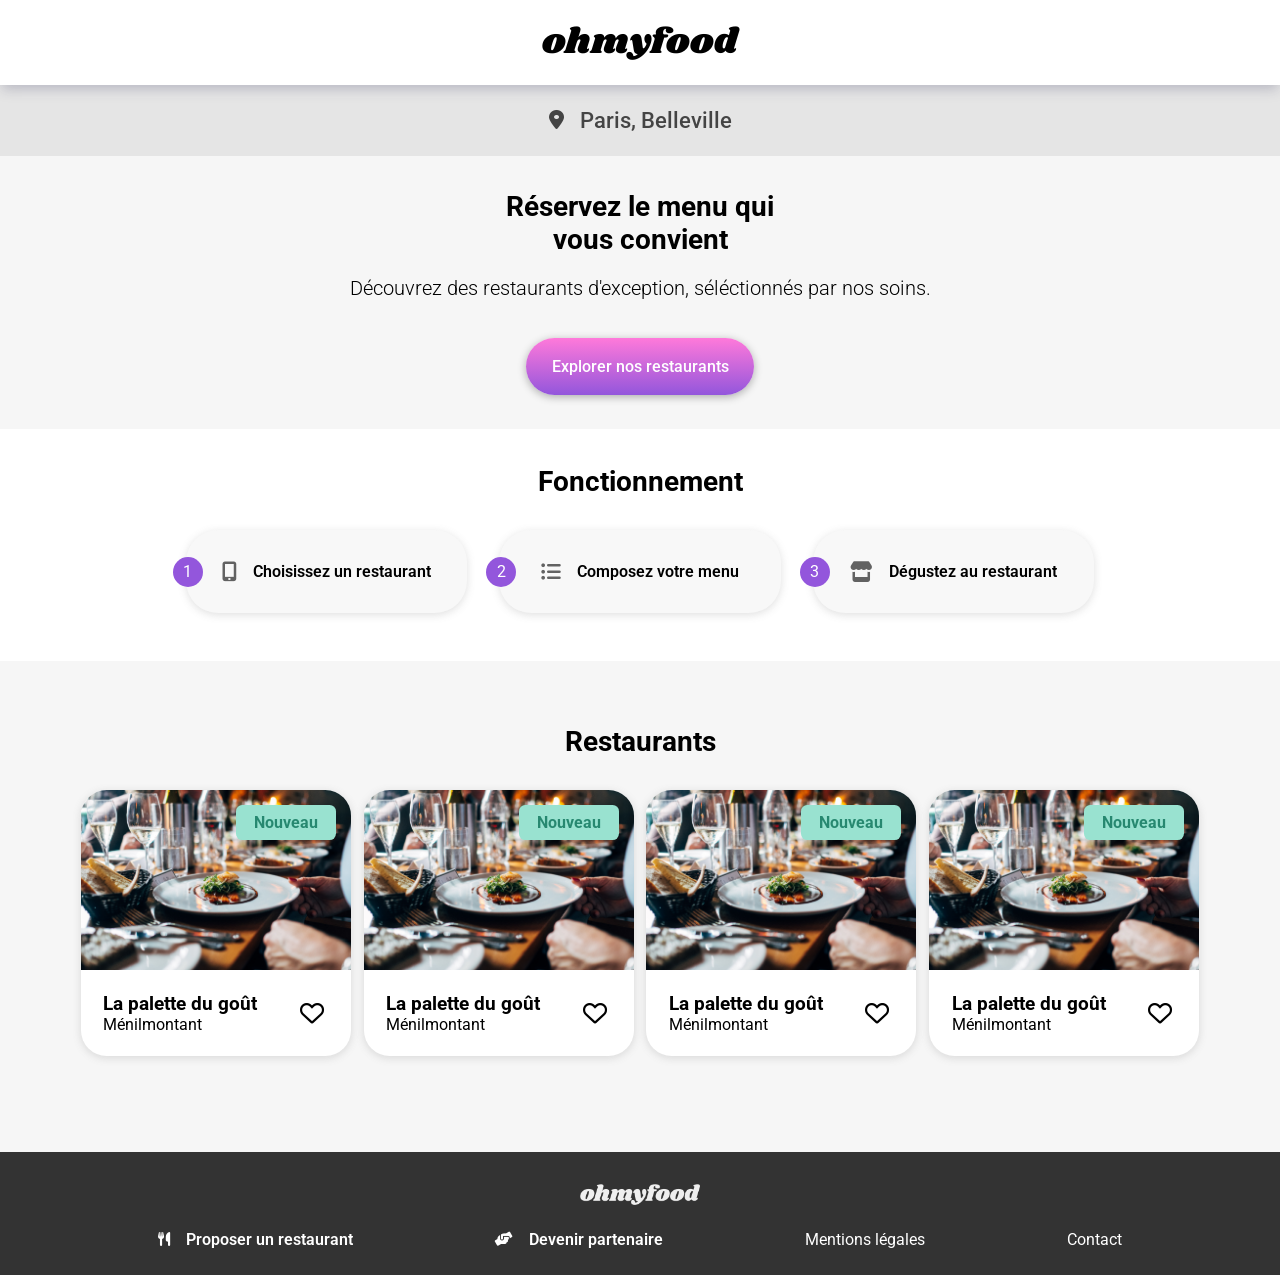
==== index.html @ c8b4db83 "fix : cartes restaurants" ====
<!DOCTYPE html>
<html lang="fr">

<head>
    <meta charset="UTF-8">
    <meta http-equiv="X-UA-Compatible" content="IE=edge">
    <meta name="viewport" content="width=device-width, initial-scale=1.0">
    <title>ohmyfood | Réservez le menu qui vous convient</title>
    <link rel="stylesheet" href="https://cdnjs.cloudflare.com/ajax/libs/font-awesome/6.0.0/css/all.min.css"
        integrity="sha512-9usAa10IRO0HhonpyAIVpjrylPvoDwiPUiKdWk5t3PyolY1cOd4DSE0Ga+ri4AuTroPR5aQvXU9xC6qOPnzFeg=="
        crossorigin="anonymous" referrerpolicy="no-referrer" />
    <link rel="stylesheet" href="public/css/style.css">
</head>

<body>

    <!-- <div class="loader">
        <div class="loader__item"></div>
    </div> -->

    <!-- Header -->
    <header>
        <div class="header">
            <a href="index.html">
                <h1 class="header__title">ohmyfood</h1>
            </a>
        </div>
    </header>

    <!-- Main content -->
    <main>
        <!-- Location -->
        <div class="location">
            <div class="location__icon">
                <i class="fas fa-location-dot fa-lg"></i>
            </div>
            <div class="location__city">
                <p>Paris, Belleville</p>
            </div>
        </div>

        <!-- Hero -->
        <section class="hero">
            <div class="hero__box">
                <h2 class="hero__title">Réservez le menu qui vous convient</h2>
                <p class="hero__text">Découvrez des restaurants d'exception, séléctionnés par nos soins.</p>
            </div>
            <a href="#resto">
                <div class="btn">
                    Explorer nos restaurants
                </div>
            </a>
        </section>

        <!-- Process -->
        <section class="guides">
            <h2>Fonctionnement</h2>
            <div class="guides__box">
                <div class="guides__item">
                    <div class="guides__item__circle">1</div>
                    <div class="guides__item__icon">
                        <i class="fas fa-mobile-screen-button fa-lg"></i>
                    </div>
                    <div class="guides__item__txt">Choisissez un restaurant</div>
                </div>
                <div class="guides__item">
                    <div class="guides__item__circle">2</div>
                    <div class="guides__item__icon">
                        <i class="fas fa-list-ul fa-lg"></i>
                    </div>
                    <div class="guides__item__txt">Composez votre menu</div>
                </div>
                <div class="guides__item">
                    <div class="guides__item__circle">3</div>
                    <div class="guides__item__icon">
                        <i class="fas fa-store fa-lg"></i>
                    </div>
                    <div class="guides__item__txt">Dégustez au restaurant</div>
                </div>
            </div>
        </section>

        <!-- Restaurants -->
        <section id="resto" class="resto">
            <h2>Restaurants</h2>
            <div class="resto__container">
                <a href="palette_du_gout.html">
                    <div class="resto__card resto__new">
                        <div class="resto__card__head">
                            <img src="public/assets/images/restaurants/la-palette-du-gout.jpg" alt="">
                        </div>
                        <div class="resto__card__body">
                            <div class="resto__card__desc">
                                <h3>La palette du goût</h3>
                                <p>Ménilmontant</p>
                            </div>
                            <i class="far fa-heart fa-xl"></i>
                        </div>
                    </div>
                </a>
                <a href="palette_du_gout.html">
                    <div class="resto__card resto__new">
                        <div class="resto__card__head">
                            <img src="public/assets/images/restaurants/la-palette-du-gout.jpg" alt="">
                        </div>
                        <div class="resto__card__body">
                            <div class="resto__card__desc">
                                <h3>La palette du goût</h3>
                                <p>Ménilmontant</p>
                            </div>
                            <i class="far fa-heart fa-xl"></i>
                        </div>
                    </div>
                </a>
                <a href="palette_du_gout.html">
                    <div class="resto__card resto__new">
                        <div class="resto__card__head">
                            <img src="public/assets/images/restaurants/la-palette-du-gout.jpg" alt="">
                        </div>
                        <div class="resto__card__body">
                            <div class="resto__card__desc">
                                <h3>La palette du goût</h3>
                                <p>Ménilmontant</p>
                            </div>
                            <i class="far fa-heart fa-xl"></i>
                        </div>
                    </div>
                </a>
                <a href="palette_du_gout.html">
                    <div class="resto__card resto__new">
                        <div class="resto__card__head">
                            <img src="public/assets/images/restaurants/la-palette-du-gout.jpg" alt="">
                        </div>
                        <div class="resto__card__body">
                            <div class="resto__card__desc">
                                <h3>La palette du goût</h3>
                                <p>Ménilmontant</p>
                            </div>
                            <i class="far fa-heart fa-xl"></i>
                        </div>
                    </div>
                </a>
            </div>
        </section>
    </main>

    <!-- Footer -->
    <footer class="footer">
        <div class="img__container">
            <img src="public/assets/images/logo/ohmyfood.png" alt="" class="footer__img">
        </div>
        <div class="footer__container">
            <div class="footer__row">
                <a class="icon-link" href="#">
                    <i class="fas fa-utensils fa-sm"></i>
                    <span class="accent-link">Proposer un restaurant</span>
                </a>
            </div>
            <div class="footer__row">
                <a class="icon-link" href=""><i class="fas fa-handshake-angle fa-sm"></i>
                    <span class="accent-link">Devenir partenaire</span>
                </a>
            </div>
            <div class="footer__row">
                <a href="#">
                    <span>Mentions légales</span>
                </a>
            </div>
            <div class="footer__row">
                <a href="mailto:alexperrier.pro@gmail.com">
                    <span>Contact</span>
                </a>
            </div>
        </div>
    </footer>
</body>

</html>
---- public/css/style.css ----
@import url("https://fonts.googleapis.com/css2?family=Roboto:wght@300;400;500;700&family=Shrikhand&display=swap");
*,
*::before,
*::after {
  box-sizing: border-box;
  scroll-behavior: smooth;
}

body,
section,
main {
  font-family: "Roboto", sans-serif;
  margin: 0;
}

h1,
h2,
h3 {
  margin: 0;
}

a {
  text-decoration: none;
  color: inherit;
}

.btn {
  padding: 1.2rem 1.6rem;
  border-radius: 3rem;
  opacity: 1;
  background: linear-gradient(180deg, #FF79DA 0%, #9356DC 100%);
  color: #fff;
  font-weight: 500;
  box-shadow: rgba(0, 0, 0, 0.3) 0px 2px 8px 0px;
}
.btn:hover {
  cursor: pointer;
  opacity: 0.8;
  transition: 0.3s;
  box-shadow: rgba(0, 0, 0, 0.8) 0px 2px 8px 0px;
}

.header {
  display: flex;
  justify-content: center;
  align-items: center;
  padding: 1rem;
  z-index: 10;
  position: relative;
  box-shadow: rgba(50, 50, 93, 0.25) 0px 6px 12px -2px;
}
.header__title {
  font-family: "Shrikhand", cursive;
  font-weight: 500;
  font-size: 2.25rem;
}
.header__icon {
  position: absolute;
  top: 50%;
  left: 2rem;
}

.footer {
  background: rgba(0, 0, 0, 0.8);
  padding: 1rem;
  color: #fff;
}
.footer__img {
  filter: contrast(1) invert(1);
  width: 120px;
  margin: 1rem 0;
}
.footer__row {
  padding: 0.6rem 0;
}
.footer .icon-link {
  display: flex;
  align-items: center;
  gap: 1rem;
}
.footer .accent-link {
  font-weight: 600;
}

@media (min-width: 769px) {
  .footer__container {
    display: flex;
    justify-content: space-evenly;
  }

  .img__container {
    display: flex;
    justify-content: center;
    align-items: center;
  }
}
.location {
  display: flex;
  justify-content: center;
  align-items: center;
  gap: 1rem;
  background-color: rgba(0, 0, 0, 0.1);
  color: rgba(0, 0, 0, 0.7);
}
.location__city {
  font-weight: 500;
  font-size: 1.4rem;
}

.hero {
  display: flex;
  flex-direction: column;
  align-items: center;
  padding: 2.125rem;
  background-color: #f6f6f6;
  text-align: center;
}
.hero__box {
  display: flex;
  justify-content: center;
  align-items: center;
  flex-direction: column;
  margin-bottom: 1.125rem;
}
.hero__title {
  max-width: 300px;
  font-size: 1.75rem;
}
.hero__text {
  font-size: 1.25rem;
  font-weight: 300;
}

.guides {
  margin-top: 1.25rem;
  padding: 1rem;
}
.guides h2 {
  font-size: 1.75rem;
  margin-bottom: 2rem;
}
.guides__box {
  display: flex;
  flex-direction: column;
  gap: 1.5rem;
  margin-inline: 0.6rem;
}
.guides__item {
  display: flex;
  align-items: center;
  gap: 1rem;
  flex: 1;
  padding: 2rem 0;
  position: relative;
  border-radius: 2rem;
  background-color: rgba(189, 187, 187, 0.1);
  box-shadow: rgba(99, 99, 99, 0.2) 0px 2px 8px 0px;
}
.guides__item:hover {
  background-color: rgba(147, 86, 220, 0.1);
  cursor: pointer;
  transition: 0.4s;
  box-shadow: rgba(0, 0, 0, 0.8) 0px 2px 8px 0px;
}
.guides__item__circle {
  position: absolute;
  top: 50%;
  left: -13px;
  width: 30px;
  height: 30px;
  display: flex;
  justify-content: center;
  align-items: center;
  transform: translateY(-50%);
  background-color: #9356DC;
  color: white;
  padding: 0.6rem;
  border-radius: 50%;
  font-size: 1rem;
}
.guides__item__icon {
  opacity: 0.6;
  margin-left: 2.25rem;
}
.guides__item__icon:hover {
  opacity: 1;
  color: #9356DC;
}
.guides__item__txt {
  font-weight: 600;
}

.resto {
  margin-top: 2rem;
  padding: 4rem 1rem 2rem 1rem;
  background-color: #f6f6f6;
}
.resto h2 {
  font-size: 1.75rem;
  margin-bottom: 1rem;
}
.resto__container {
  display: flex;
  flex-direction: column;
  flex-wrap: wrap;
  gap: 0.8rem;
  margin-bottom: 4rem;
}
.resto__card {
  background-color: #fff;
  border-radius: 1.6rem;
  position: relative;
  box-shadow: rgba(99, 99, 99, 0.2) 0px 2px 8px 0px;
}
.resto__card:hover {
  cursor: pointer;
  opacity: 0.8;
  transition: 0.3s;
  box-shadow: rgba(0, 0, 0, 0.8) 0px 2px 8px 0px;
}
.resto__card__head {
  height: 180px;
}
.resto__card__head img {
  width: 100%;
  height: 100%;
  object-fit: cover;
  border-radius: 1.6rem 1.6rem 0 0;
}
.resto__card__body {
  position: relative;
  padding: 0 1.4rem;
}
.resto__card__body .far {
  position: absolute;
  top: 50%;
  transform: translate(-50%);
  right: 15px;
}
.resto__card__desc {
  padding: 1.4rem 0;
}
.resto__card__desc p {
  margin: 0;
}
.resto__new::before {
  content: "Nouveau";
  position: absolute;
  top: 15px;
  right: 15px;
  width: 100px;
  padding: 0.5rem;
  text-align: center;
  font-weight: bold;
  border-radius: 0.4rem;
  background-color: #99E2D0;
  color: #278870;
}

@media (min-width: 900px) {
  .guides__box {
    flex-direction: row;
    flex-wrap: wrap;
  }
}
@media (min-width: 1024px) {
  .guides__item {
    justify-content: center;
  }

  .guides__item__icon {
    margin: 0;
  }
}
@media (min-width: 1200px) {
  .guides__box {
    gap: 2rem;
    padding: 0 10rem;
  }
}
@media (min-width: 769px) {
  .resto__container {
    flex-direction: row;
    justify-content: center;
  }
}
@media (min-width: 768px) {
  .guides h2,
.resto h2 {
    display: flex;
    justify-content: center;
    align-items: center;
  }

  .resto h2 {
    margin-bottom: 2rem;
  }
}
.loader {
  height: 100vh;
  position: fixed;
  left: 0;
  right: 0;
  top: 0;
  bottom: 0;
  background: #000;
  z-index: 100;
  margin: auto;
  visibility: hidden;
  animation: loader 3s;
  display: flex;
  justify-content: center;
  align-items: center;
}
.loader__item {
  width: 100px;
  height: 100px;
  border-radius: 50%;
  border-top: 10px solid #9356DC;
  border-bottom: 10px solid #FF79DA;
  animation: spinning-item 3s ease-in-out;
}

@keyframes loader {
  0% {
    visibility: visible;
    opacity: 0.9;
  }
  70% {
    opacity: 0.9;
  }
  100% {
    opacity: 0;
    visibility: hidden;
  }
}
@keyframes spinning-item {
  0% {
    opacity: 1;
    visibility: visible;
  }
  70% {
    opacity: 1;
  }
  100% {
    transform: rotate(360deg);
    opacity: 0;
    visibility: hidden;
  }
}
.background {
  height: 350px;
}
.background__img {
  width: 100%;
  height: 100%;
  object-fit: cover;
}

.palette {
  max-width: 1440px;
  margin: 0 auto;
  position: relative;
  margin-top: -80px;
  background-color: #f6f6f6;
  border-radius: 3rem 3rem 0 0;
}
.palette__wrapper {
  padding: 2rem 1rem;
}
.palette__title {
  font-family: "Shrikhand";
  font-weight: 400;
  font-size: 1.6rem;
}
.palette__header {
  display: flex;
  align-items: center;
  justify-content: space-between;
}

.menus-flex {
  display: flex;
  flex-direction: column;
}

.dishes {
  display: flex;
  flex-direction: column;
  gap: 1rem;
  margin-top: 2rem;
}
.dishes__title {
  position: relative;
  text-transform: uppercase;
  font-weight: 400;
  margin-top: 1.6rem;
}
.dishes__title::after {
  content: "";
  position: absolute;
  width: 65px;
  height: 4px;
  top: 28px;
  left: 1px;
  background: #99E2D0;
}
.dishes__menu {
  background-color: #fff;
  border-radius: 1rem;
  padding: 0 1rem;
  display: flex;
  align-items: center;
  justify-content: space-between;
  position: relative;
  box-shadow: rgba(99, 99, 99, 0.2) 0px 2px 8px 0px;
  animation: showing-menus 1s both;
}
.dishes__menu:hover > .dishes__menu__checkbox {
  animation: slide-left 0.4s;
  transform-origin: right;
  display: flex;
  justify-content: center;
  align-items: center;
}
.dishes__menu:hover > .dishes__menu__checkbox i {
  animation: icon-rotation 0.5s;
}
.dishes__menu:hover > .dishes__menu__price {
  margin-right: 5rem;
  transition: 0.2s ease-in-out;
}
.dishes__menu .dishes__menu__desc {
  white-space: nowrap;
  overflow: hidden;
  text-overflow: ellipsis;
}
.dishes__menu__desc > * {
  margin: 0;
}
.dishes__menu__desc p {
  margin-top: 0.2rem;
}
.dishes__menu__desc, .dishes__menu__price {
  padding: 1rem 0;
}
.dishes__menu__price {
  align-self: flex-end;
}
.dishes__menu__checkbox {
  background-color: #99E2D0;
  border-radius: 0 1rem 1rem 0;
  position: absolute;
  display: none;
  height: 100%;
  padding: 0 1rem;
  right: 0;
}
.dishes__menu__checkbox i {
  color: #fff;
  font-size: 2rem;
}

.order-btn {
  display: flex;
  justify-content: center;
  align-items: center;
  margin-top: 2rem;
}

.order-btn .btn {
  padding: 1.2rem 3rem;
}

@keyframes showing-menus {
  0% {
    opacity: 0;
    transform: translateY(0);
  }
  100% {
    opacity: 1;
    transform: translateY(-0.3rem);
  }
}
#menu-1 {
  animation-delay: 0.1s;
}

#menu-2 {
  animation-delay: 0.2s;
}

#menu-3 {
  animation-delay: 0.3s;
}

#menu-4 {
  animation-delay: 0.4s;
}

#menu-5 {
  animation-delay: 0.5s;
}

#menu-6 {
  animation-delay: 0.6s;
}

#menu-7 {
  animation-delay: 0.7s;
}

#menu-8 {
  animation-delay: 0.8s;
}

#menu-9 {
  animation-delay: 0.9s;
}

@keyframes slide-left {
  0% {
    transform: scaleX(0);
  }
  100% {
    transform: scaleX(-50px);
  }
}
@keyframes icon-rotation {
  0% {
    transform: rotate(0);
  }
  100% {
    transform: rotate(360deg);
  }
}
@media (min-width: 1200px) {
  .menus-flex {
    flex-direction: row;
    justify-content: center;
    gap: 2rem;
  }

  .starter, .dish, .desserts {
    flex: 1;
  }
}

/*# sourceMappingURL=style.css.map */
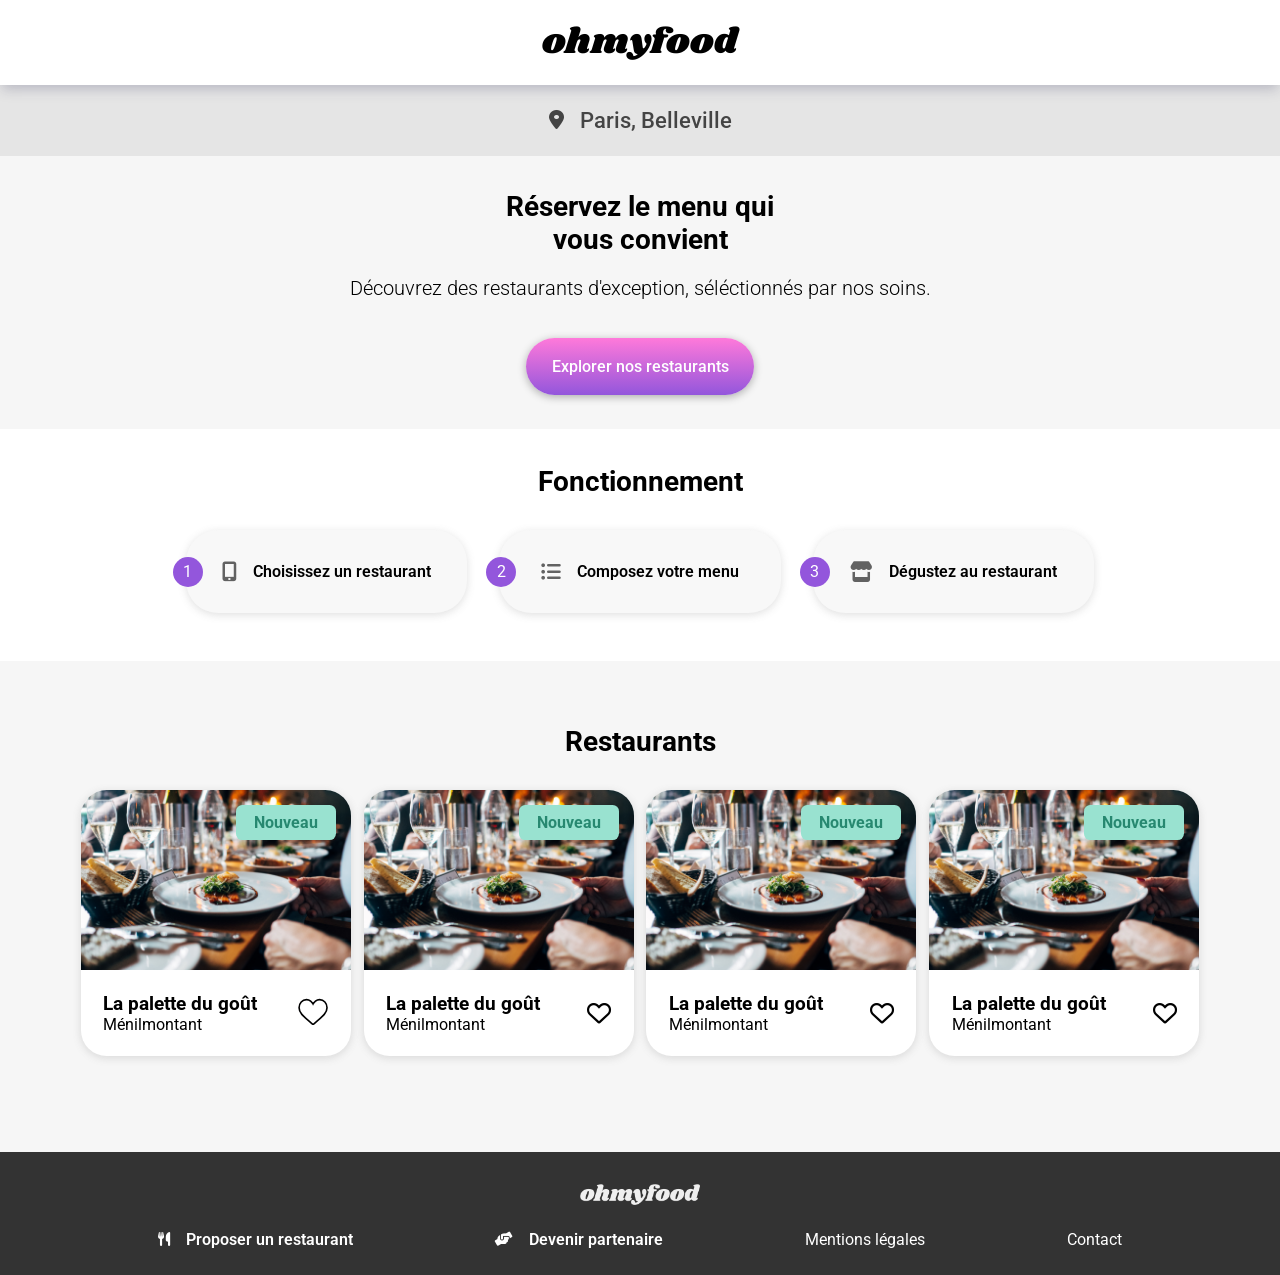
==== commit b835149f: "Ajout du coeur en SVG + animation" ====
--- a/index.html
+++ b/index.html
@@ -94,7 +94,35 @@
                                 <h3>La palette du goût</h3>
                                 <p>Ménilmontant</p>
                             </div>
-                            <i class="far fa-heart fa-xl"></i>
+                            <div class="resto__card__heart">
+                                <svg class="heart heart-full" viewBox="-20 0 550 550" xml:space="preserve">
+                                    <path d="M376,30c-27.783,0-53.255,8.804-75.707,26.168c-21.525,16.647-35.856,37.85-44.293,53.268
+                                           c-8.437-15.419-22.768-36.621-44.293-53.268C189.255,38.804,163.783,30,136,30C58.468,30,0,93.417,0,177.514
+                                           c0,90.854,72.943,153.015,183.369,247.118c18.752,15.981,40.007,34.095,62.099,53.414C248.38,480.596,252.12,482,256,482
+                                           s7.62-1.404,10.532-3.953c22.094-19.322,43.348-37.435,62.111-53.425C439.057,330.529,512,268.368,512,177.514
+                                           C512,93.417,453.532,30,376,30z"></path>
+                                    <defs>
+                                        <linearGradient id="gradient">
+                                            <stop offset="0%" stop-color="#9356DC"></stop>
+                                            <stop offset="100%" stop-color="#FF79DA"></stop>
+                                        </linearGradient>
+                                    </defs>
+                                </svg>
+
+                                <svg class="heart heart-empty" viewBox="-20 0 550 550" xml:space="preserve">
+                                    <path d="M376,30c-27.783,0-53.255,8.804-75.707,26.168c-21.525,16.647-35.856,37.85-44.293,53.268
+                                           c-8.437-15.419-22.768-36.621-44.293-53.268C189.255,38.804,163.783,30,136,30C58.468,30,0,93.417,0,177.514
+                                           c0,90.854,72.943,153.015,183.369,247.118c18.752,15.981,40.007,34.095,62.099,53.414C248.38,480.596,252.12,482,256,482
+                                           s7.62-1.404,10.532-3.953c22.094-19.322,43.348-37.435,62.111-53.425C439.057,330.529,512,268.368,512,177.514
+                                           C512,93.417,453.532,30,376,30z"></path>
+                                    <defs>
+                                        <linearGradient>
+                                            <stop offset="0%" stop-color="#9356DC"></stop>
+                                            <stop offset="100%" stop-color="#FF79DA"></stop>
+                                        </linearGradient>
+                                    </defs>
+                                </svg>
+                            </div>
                         </div>
                     </div>
                 </a>
--- a/public/css/style.css
+++ b/public/css/style.css
@@ -197,7 +197,7 @@
 }
 .resto h2 {
   font-size: 1.75rem;
-  margin-bottom: 1rem;
+  margin-bottom: 2rem;
 }
 .resto__container {
   display: flex;
@@ -230,18 +230,41 @@
 .resto__card__body {
   position: relative;
   padding: 0 1.4rem;
-}
-.resto__card__body .far {
-  position: absolute;
-  top: 50%;
-  transform: translate(-50%);
-  right: 15px;
+  display: flex;
+  align-items: center;
+  justify-content: space-between;
 }
 .resto__card__desc {
   padding: 1.4rem 0;
 }
 .resto__card__desc p {
   margin: 0;
+}
+.resto__card__heart {
+  display: flex;
+  justify-content: center;
+  align-items: center;
+  width: 30px;
+}
+.resto__card__heart .heart {
+  cursor: pointer;
+  fill: #fff;
+  stroke: #000;
+  stroke-width: 30;
+}
+.resto__card__heart .heart-full {
+  width: 30px;
+  position: absolute;
+  fill: url(#gradient);
+  stroke: none;
+}
+.resto__card__heart .heart-empty {
+  width: 30px;
+  position: relative;
+}
+.resto__card__heart .heart-empty:hover {
+  opacity: 0;
+  transition: 0.5s;
 }
 .resto__new::before {
   content: "Nouveau";
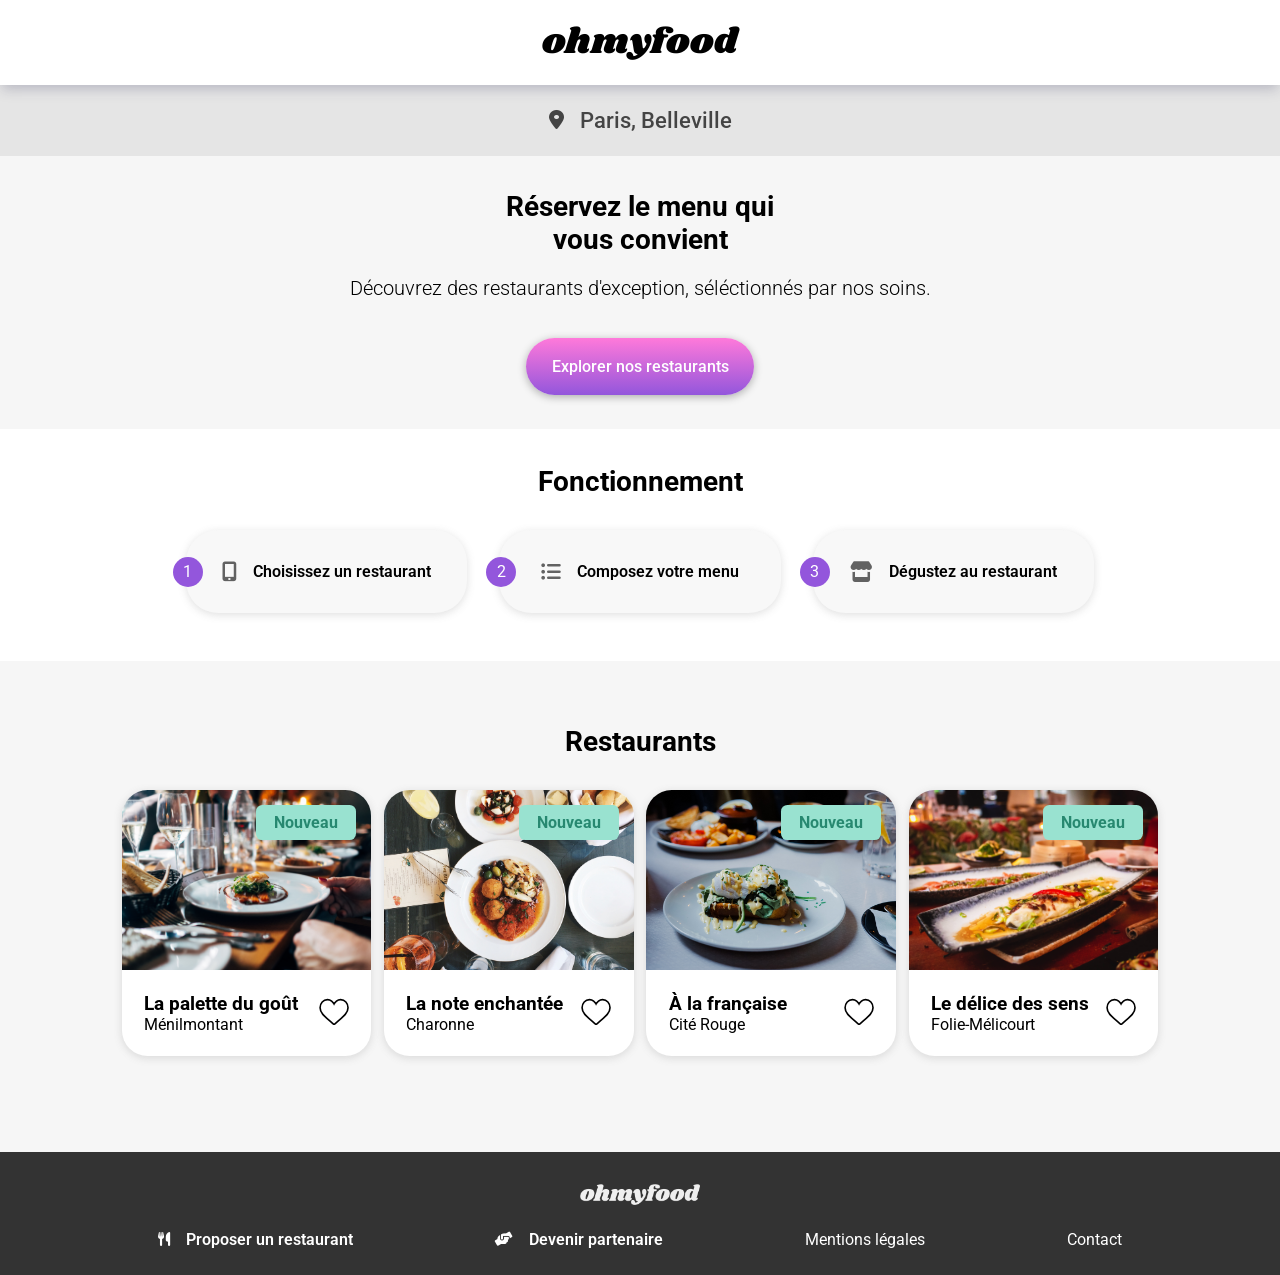
==== commit 15362a5e: "Correction du responsive des cartes" ====
--- a/index.html
+++ b/index.html
@@ -84,7 +84,7 @@
         <section id="resto" class="resto">
             <h2>Restaurants</h2>
             <div class="resto__container">
-                <a href="palette_du_gout.html">
+                <a class="resto__link" href="palette_du_gout.html">
                     <div class="resto__card resto__new">
                         <div class="resto__card__head">
                             <img src="public/assets/images/restaurants/la-palette-du-gout.jpg" alt="">
@@ -126,45 +126,129 @@
                         </div>
                     </div>
                 </a>
-                <a href="palette_du_gout.html">
-                    <div class="resto__card resto__new">
-                        <div class="resto__card__head">
-                            <img src="public/assets/images/restaurants/la-palette-du-gout.jpg" alt="">
-                        </div>
-                        <div class="resto__card__body">
-                            <div class="resto__card__desc">
-                                <h3>La palette du goût</h3>
-                                <p>Ménilmontant</p>
-                            </div>
-                            <i class="far fa-heart fa-xl"></i>
-                        </div>
-                    </div>
-                </a>
-                <a href="palette_du_gout.html">
-                    <div class="resto__card resto__new">
-                        <div class="resto__card__head">
-                            <img src="public/assets/images/restaurants/la-palette-du-gout.jpg" alt="">
-                        </div>
-                        <div class="resto__card__body">
-                            <div class="resto__card__desc">
-                                <h3>La palette du goût</h3>
-                                <p>Ménilmontant</p>
-                            </div>
-                            <i class="far fa-heart fa-xl"></i>
-                        </div>
-                    </div>
-                </a>
-                <a href="palette_du_gout.html">
-                    <div class="resto__card resto__new">
-                        <div class="resto__card__head">
-                            <img src="public/assets/images/restaurants/la-palette-du-gout.jpg" alt="">
-                        </div>
-                        <div class="resto__card__body">
-                            <div class="resto__card__desc">
-                                <h3>La palette du goût</h3>
-                                <p>Ménilmontant</p>
-                            </div>
-                            <i class="far fa-heart fa-xl"></i>
+                <a class="resto__link" href="palette_du_gout.html">
+                    <div class="resto__card resto__new">
+                        <div class="resto__card__head">
+                            <img src="public/assets/images/restaurants/la-note-enchantee.jpg" alt="">
+                        </div>
+                        <div class="resto__card__body">
+                            <div class="resto__card__desc">
+                                <h3>La note enchantée</h3>
+                                <p>Charonne</p>
+                            </div>
+                            <div class="resto__card__heart">
+                                <svg class="heart heart-full" viewBox="-20 0 550 550" xml:space="preserve">
+                                    <path d="M376,30c-27.783,0-53.255,8.804-75.707,26.168c-21.525,16.647-35.856,37.85-44.293,53.268
+                                           c-8.437-15.419-22.768-36.621-44.293-53.268C189.255,38.804,163.783,30,136,30C58.468,30,0,93.417,0,177.514
+                                           c0,90.854,72.943,153.015,183.369,247.118c18.752,15.981,40.007,34.095,62.099,53.414C248.38,480.596,252.12,482,256,482
+                                           s7.62-1.404,10.532-3.953c22.094-19.322,43.348-37.435,62.111-53.425C439.057,330.529,512,268.368,512,177.514
+                                           C512,93.417,453.532,30,376,30z"></path>
+                                    <defs>
+                                        <linearGradient id="gradient">
+                                            <stop offset="0%" stop-color="#9356DC"></stop>
+                                            <stop offset="100%" stop-color="#FF79DA"></stop>
+                                        </linearGradient>
+                                    </defs>
+                                </svg>
+
+                                <svg class="heart heart-empty" viewBox="-20 0 550 550" xml:space="preserve">
+                                    <path d="M376,30c-27.783,0-53.255,8.804-75.707,26.168c-21.525,16.647-35.856,37.85-44.293,53.268
+                                           c-8.437-15.419-22.768-36.621-44.293-53.268C189.255,38.804,163.783,30,136,30C58.468,30,0,93.417,0,177.514
+                                           c0,90.854,72.943,153.015,183.369,247.118c18.752,15.981,40.007,34.095,62.099,53.414C248.38,480.596,252.12,482,256,482
+                                           s7.62-1.404,10.532-3.953c22.094-19.322,43.348-37.435,62.111-53.425C439.057,330.529,512,268.368,512,177.514
+                                           C512,93.417,453.532,30,376,30z"></path>
+                                    <defs>
+                                        <linearGradient>
+                                            <stop offset="0%" stop-color="#9356DC"></stop>
+                                            <stop offset="100%" stop-color="#FF79DA"></stop>
+                                        </linearGradient>
+                                    </defs>
+                                </svg>
+                            </div>
+                        </div>
+                    </div>
+                </a>
+                <a class="resto__link" href="palette_du_gout.html">
+                    <div class="resto__card resto__new">
+                        <div class="resto__card__head">
+                            <img src="public/assets/images/restaurants/a-la-francaise.jpg" alt="">
+                        </div>
+                        <div class="resto__card__body">
+                            <div class="resto__card__desc">
+                                <h3>À la française</h3>
+                                <p>Cité Rouge</p>
+                            </div>
+                            <div class="resto__card__heart">
+                                <svg class="heart heart-full" viewBox="-20 0 550 550" xml:space="preserve">
+                                    <path d="M376,30c-27.783,0-53.255,8.804-75.707,26.168c-21.525,16.647-35.856,37.85-44.293,53.268
+                                           c-8.437-15.419-22.768-36.621-44.293-53.268C189.255,38.804,163.783,30,136,30C58.468,30,0,93.417,0,177.514
+                                           c0,90.854,72.943,153.015,183.369,247.118c18.752,15.981,40.007,34.095,62.099,53.414C248.38,480.596,252.12,482,256,482
+                                           s7.62-1.404,10.532-3.953c22.094-19.322,43.348-37.435,62.111-53.425C439.057,330.529,512,268.368,512,177.514
+                                           C512,93.417,453.532,30,376,30z"></path>
+                                    <defs>
+                                        <linearGradient id="gradient">
+                                            <stop offset="0%" stop-color="#9356DC"></stop>
+                                            <stop offset="100%" stop-color="#FF79DA"></stop>
+                                        </linearGradient>
+                                    </defs>
+                                </svg>
+
+                                <svg class="heart heart-empty" viewBox="-20 0 550 550" xml:space="preserve">
+                                    <path d="M376,30c-27.783,0-53.255,8.804-75.707,26.168c-21.525,16.647-35.856,37.85-44.293,53.268
+                                           c-8.437-15.419-22.768-36.621-44.293-53.268C189.255,38.804,163.783,30,136,30C58.468,30,0,93.417,0,177.514
+                                           c0,90.854,72.943,153.015,183.369,247.118c18.752,15.981,40.007,34.095,62.099,53.414C248.38,480.596,252.12,482,256,482
+                                           s7.62-1.404,10.532-3.953c22.094-19.322,43.348-37.435,62.111-53.425C439.057,330.529,512,268.368,512,177.514
+                                           C512,93.417,453.532,30,376,30z"></path>
+                                    <defs>
+                                        <linearGradient>
+                                            <stop offset="0%" stop-color="#9356DC"></stop>
+                                            <stop offset="100%" stop-color="#FF79DA"></stop>
+                                        </linearGradient>
+                                    </defs>
+                                </svg>
+                            </div>
+                        </div>
+                    </div>
+                </a>
+                <a class="resto__link" href="palette_du_gout.html">
+                    <div class="resto__card resto__new">
+                        <div class="resto__card__head">
+                            <img src="public/assets/images/restaurants/le-delice-des-sens.jpg" alt="">
+                        </div>
+                        <div class="resto__card__body">
+                            <div class="resto__card__desc">
+                                <h3>Le délice des sens</h3>
+                                <p>Folie-Mélicourt</p>
+                            </div>
+                            <div class="resto__card__heart">
+                                <svg class="heart heart-full" viewBox="-20 0 550 550" xml:space="preserve">
+                                    <path d="M376,30c-27.783,0-53.255,8.804-75.707,26.168c-21.525,16.647-35.856,37.85-44.293,53.268
+                                           c-8.437-15.419-22.768-36.621-44.293-53.268C189.255,38.804,163.783,30,136,30C58.468,30,0,93.417,0,177.514
+                                           c0,90.854,72.943,153.015,183.369,247.118c18.752,15.981,40.007,34.095,62.099,53.414C248.38,480.596,252.12,482,256,482
+                                           s7.62-1.404,10.532-3.953c22.094-19.322,43.348-37.435,62.111-53.425C439.057,330.529,512,268.368,512,177.514
+                                           C512,93.417,453.532,30,376,30z"></path>
+                                    <defs>
+                                        <linearGradient id="gradient">
+                                            <stop offset="0%" stop-color="#9356DC"></stop>
+                                            <stop offset="100%" stop-color="#FF79DA"></stop>
+                                        </linearGradient>
+                                    </defs>
+                                </svg>
+
+                                <svg class="heart heart-empty" viewBox="-20 0 550 550" xml:space="preserve">
+                                    <path d="M376,30c-27.783,0-53.255,8.804-75.707,26.168c-21.525,16.647-35.856,37.85-44.293,53.268
+                                           c-8.437-15.419-22.768-36.621-44.293-53.268C189.255,38.804,163.783,30,136,30C58.468,30,0,93.417,0,177.514
+                                           c0,90.854,72.943,153.015,183.369,247.118c18.752,15.981,40.007,34.095,62.099,53.414C248.38,480.596,252.12,482,256,482
+                                           s7.62-1.404,10.532-3.953c22.094-19.322,43.348-37.435,62.111-53.425C439.057,330.529,512,268.368,512,177.514
+                                           C512,93.417,453.532,30,376,30z"></path>
+                                    <defs>
+                                        <linearGradient>
+                                            <stop offset="0%" stop-color="#9356DC"></stop>
+                                            <stop offset="100%" stop-color="#FF79DA"></stop>
+                                        </linearGradient>
+                                    </defs>
+                                </svg>
+                            </div>
                         </div>
                     </div>
                 </a>
--- a/public/css/style.css
+++ b/public/css/style.css
@@ -206,10 +206,15 @@
   gap: 0.8rem;
   margin-bottom: 4rem;
 }
+.resto__link {
+  width: 100%;
+}
 .resto__card {
   background-color: #fff;
   border-radius: 1.6rem;
   position: relative;
+  display: flex;
+  flex-direction: column;
   box-shadow: rgba(99, 99, 99, 0.2) 0px 2px 8px 0px;
 }
 .resto__card:hover {
@@ -306,6 +311,19 @@
     flex-direction: row;
     justify-content: center;
   }
+
+  .resto__link {
+    width: 40%;
+  }
+}
+@media (min-width: 1200px) {
+  .resto__container {
+    justify-content: center;
+  }
+
+  .resto__link {
+    width: 20%;
+  }
 }
 @media (min-width: 768px) {
   .guides h2,
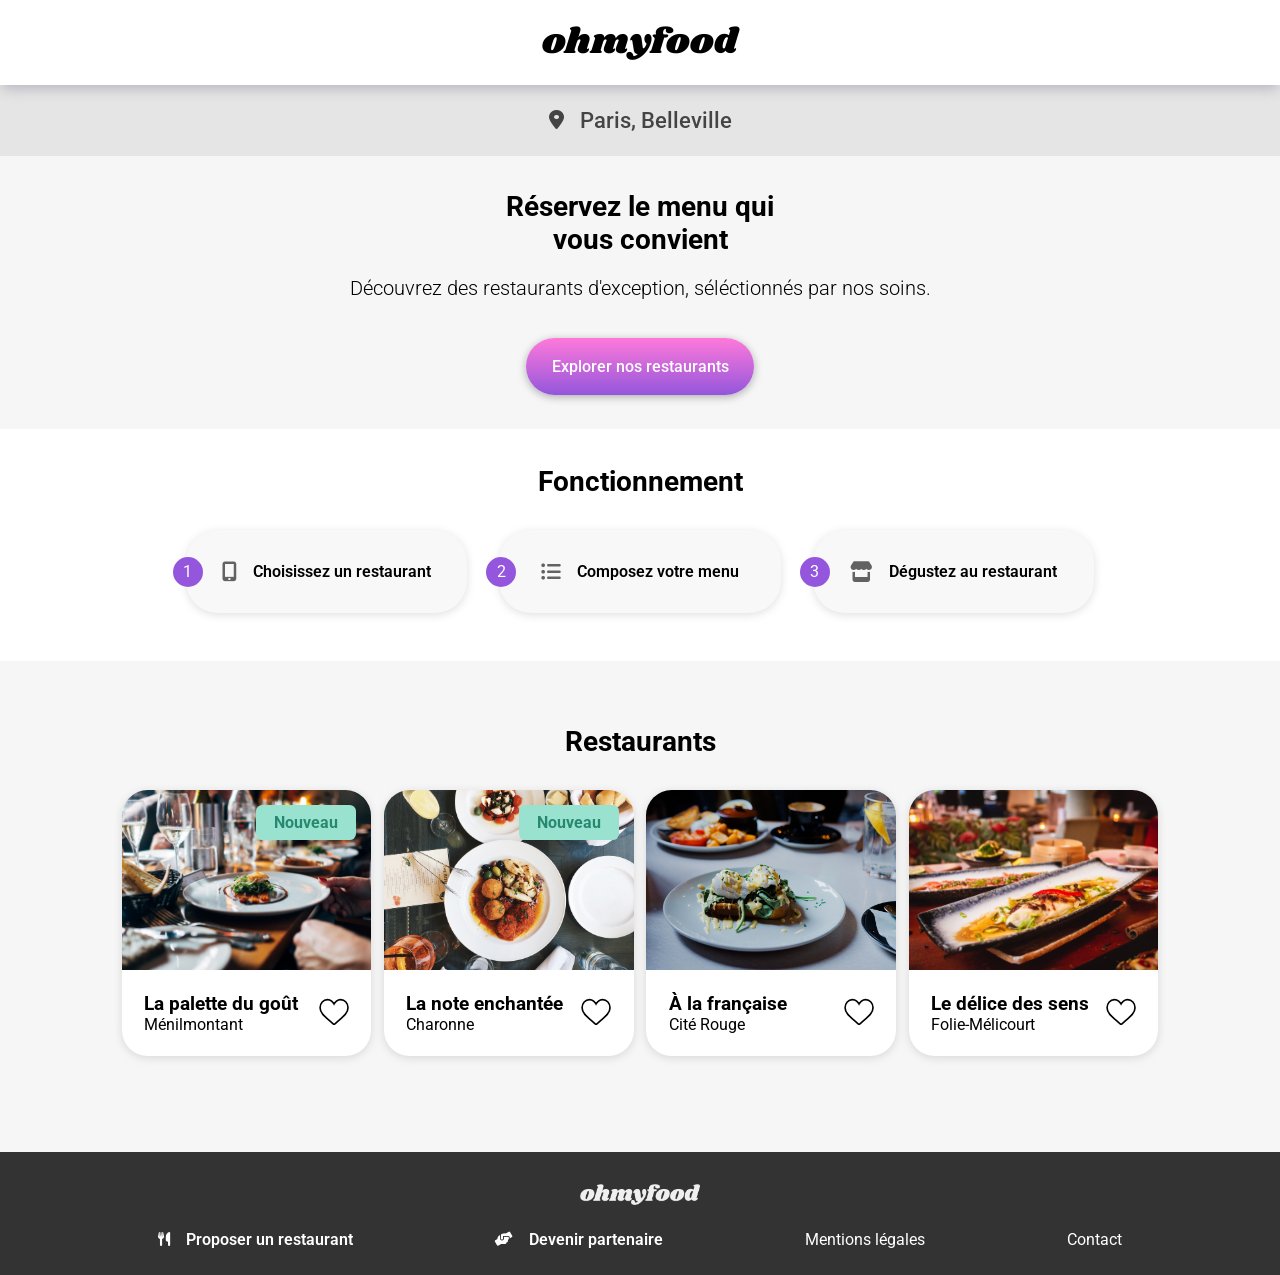
==== commit c491c261: "Fix : rectification carte new" ====
--- a/index.html
+++ b/index.html
@@ -126,7 +126,7 @@
                         </div>
                     </div>
                 </a>
-                <a class="resto__link" href="palette_du_gout.html">
+                <a class="resto__link" href="note_enchantee.html">
                     <div class="resto__card resto__new">
                         <div class="resto__card__head">
                             <img src="public/assets/images/restaurants/la-note-enchantee.jpg" alt="">
@@ -144,32 +144,32 @@
                                            s7.62-1.404,10.532-3.953c22.094-19.322,43.348-37.435,62.111-53.425C439.057,330.529,512,268.368,512,177.514
                                            C512,93.417,453.532,30,376,30z"></path>
                                     <defs>
-                                        <linearGradient id="gradient">
-                                            <stop offset="0%" stop-color="#9356DC"></stop>
-                                            <stop offset="100%" stop-color="#FF79DA"></stop>
-                                        </linearGradient>
-                                    </defs>
-                                </svg>
-
-                                <svg class="heart heart-empty" viewBox="-20 0 550 550" xml:space="preserve">
-                                    <path d="M376,30c-27.783,0-53.255,8.804-75.707,26.168c-21.525,16.647-35.856,37.85-44.293,53.268
-                                           c-8.437-15.419-22.768-36.621-44.293-53.268C189.255,38.804,163.783,30,136,30C58.468,30,0,93.417,0,177.514
-                                           c0,90.854,72.943,153.015,183.369,247.118c18.752,15.981,40.007,34.095,62.099,53.414C248.38,480.596,252.12,482,256,482
-                                           s7.62-1.404,10.532-3.953c22.094-19.322,43.348-37.435,62.111-53.425C439.057,330.529,512,268.368,512,177.514
-                                           C512,93.417,453.532,30,376,30z"></path>
-                                    <defs>
-                                        <linearGradient>
-                                            <stop offset="0%" stop-color="#9356DC"></stop>
-                                            <stop offset="100%" stop-color="#FF79DA"></stop>
-                                        </linearGradient>
-                                    </defs>
-                                </svg>
-                            </div>
-                        </div>
-                    </div>
-                </a>
-                <a class="resto__link" href="palette_du_gout.html">
-                    <div class="resto__card resto__new">
+                                        <linearGradient id="gradient2">
+                                            <stop offset="0%" stop-color="#9356DC"></stop>
+                                            <stop offset="100%" stop-color="#FF79DA"></stop>
+                                        </linearGradient>
+                                    </defs>
+                                </svg>
+
+                                <svg class="heart heart-empty" viewBox="-20 0 550 550" xml:space="preserve">
+                                    <path d="M376,30c-27.783,0-53.255,8.804-75.707,26.168c-21.525,16.647-35.856,37.85-44.293,53.268
+                                           c-8.437-15.419-22.768-36.621-44.293-53.268C189.255,38.804,163.783,30,136,30C58.468,30,0,93.417,0,177.514
+                                           c0,90.854,72.943,153.015,183.369,247.118c18.752,15.981,40.007,34.095,62.099,53.414C248.38,480.596,252.12,482,256,482
+                                           s7.62-1.404,10.532-3.953c22.094-19.322,43.348-37.435,62.111-53.425C439.057,330.529,512,268.368,512,177.514
+                                           C512,93.417,453.532,30,376,30z"></path>
+                                    <defs>
+                                        <linearGradient>
+                                            <stop offset="0%" stop-color="#9356DC"></stop>
+                                            <stop offset="100%" stop-color="#FF79DA"></stop>
+                                        </linearGradient>
+                                    </defs>
+                                </svg>
+                            </div>
+                        </div>
+                    </div>
+                </a>
+                <a class="resto__link" href="a_la_francaise.html">
+                    <div class="resto__card">
                         <div class="resto__card__head">
                             <img src="public/assets/images/restaurants/a-la-francaise.jpg" alt="">
                         </div>
@@ -186,32 +186,32 @@
                                            s7.62-1.404,10.532-3.953c22.094-19.322,43.348-37.435,62.111-53.425C439.057,330.529,512,268.368,512,177.514
                                            C512,93.417,453.532,30,376,30z"></path>
                                     <defs>
-                                        <linearGradient id="gradient">
-                                            <stop offset="0%" stop-color="#9356DC"></stop>
-                                            <stop offset="100%" stop-color="#FF79DA"></stop>
-                                        </linearGradient>
-                                    </defs>
-                                </svg>
-
-                                <svg class="heart heart-empty" viewBox="-20 0 550 550" xml:space="preserve">
-                                    <path d="M376,30c-27.783,0-53.255,8.804-75.707,26.168c-21.525,16.647-35.856,37.85-44.293,53.268
-                                           c-8.437-15.419-22.768-36.621-44.293-53.268C189.255,38.804,163.783,30,136,30C58.468,30,0,93.417,0,177.514
-                                           c0,90.854,72.943,153.015,183.369,247.118c18.752,15.981,40.007,34.095,62.099,53.414C248.38,480.596,252.12,482,256,482
-                                           s7.62-1.404,10.532-3.953c22.094-19.322,43.348-37.435,62.111-53.425C439.057,330.529,512,268.368,512,177.514
-                                           C512,93.417,453.532,30,376,30z"></path>
-                                    <defs>
-                                        <linearGradient>
-                                            <stop offset="0%" stop-color="#9356DC"></stop>
-                                            <stop offset="100%" stop-color="#FF79DA"></stop>
-                                        </linearGradient>
-                                    </defs>
-                                </svg>
-                            </div>
-                        </div>
-                    </div>
-                </a>
-                <a class="resto__link" href="palette_du_gout.html">
-                    <div class="resto__card resto__new">
+                                        <linearGradient id="gradient3">
+                                            <stop offset="0%" stop-color="#9356DC"></stop>
+                                            <stop offset="100%" stop-color="#FF79DA"></stop>
+                                        </linearGradient>
+                                    </defs>
+                                </svg>
+
+                                <svg class="heart heart-empty" viewBox="-20 0 550 550" xml:space="preserve">
+                                    <path d="M376,30c-27.783,0-53.255,8.804-75.707,26.168c-21.525,16.647-35.856,37.85-44.293,53.268
+                                           c-8.437-15.419-22.768-36.621-44.293-53.268C189.255,38.804,163.783,30,136,30C58.468,30,0,93.417,0,177.514
+                                           c0,90.854,72.943,153.015,183.369,247.118c18.752,15.981,40.007,34.095,62.099,53.414C248.38,480.596,252.12,482,256,482
+                                           s7.62-1.404,10.532-3.953c22.094-19.322,43.348-37.435,62.111-53.425C439.057,330.529,512,268.368,512,177.514
+                                           C512,93.417,453.532,30,376,30z"></path>
+                                    <defs>
+                                        <linearGradient>
+                                            <stop offset="0%" stop-color="#9356DC"></stop>
+                                            <stop offset="100%" stop-color="#FF79DA"></stop>
+                                        </linearGradient>
+                                    </defs>
+                                </svg>
+                            </div>
+                        </div>
+                    </div>
+                </a>
+                <a class="resto__link" href="delice_des_sens.html">
+                    <div class="resto__card">
                         <div class="resto__card__head">
                             <img src="public/assets/images/restaurants/le-delice-des-sens.jpg" alt="">
                         </div>
@@ -228,7 +228,7 @@
                                            s7.62-1.404,10.532-3.953c22.094-19.322,43.348-37.435,62.111-53.425C439.057,330.529,512,268.368,512,177.514
                                            C512,93.417,453.532,30,376,30z"></path>
                                     <defs>
-                                        <linearGradient id="gradient">
+                                        <linearGradient id="gradient4">
                                             <stop offset="0%" stop-color="#9356DC"></stop>
                                             <stop offset="100%" stop-color="#FF79DA"></stop>
                                         </linearGradient>
--- a/public/css/style.css
+++ b/public/css/style.css
@@ -493,9 +493,13 @@
   border-radius: 0 1rem 1rem 0;
   position: absolute;
   display: none;
+  width: 60px;
   height: 100%;
   padding: 0 1rem;
   right: 0;
+}
+.dishes__menu__checkbox:hover {
+  cursor: pointer;
 }
 .dishes__menu__checkbox i {
   color: #fff;
@@ -559,12 +563,16 @@
   animation-delay: 0.9s;
 }
 
+#menu-10 {
+  animation-delay: 1s;
+}
+
 @keyframes slide-left {
   0% {
     transform: scaleX(0);
   }
   100% {
-    transform: scaleX(-50px);
+    transform: scaleX(1);
   }
 }
 @keyframes icon-rotation {
